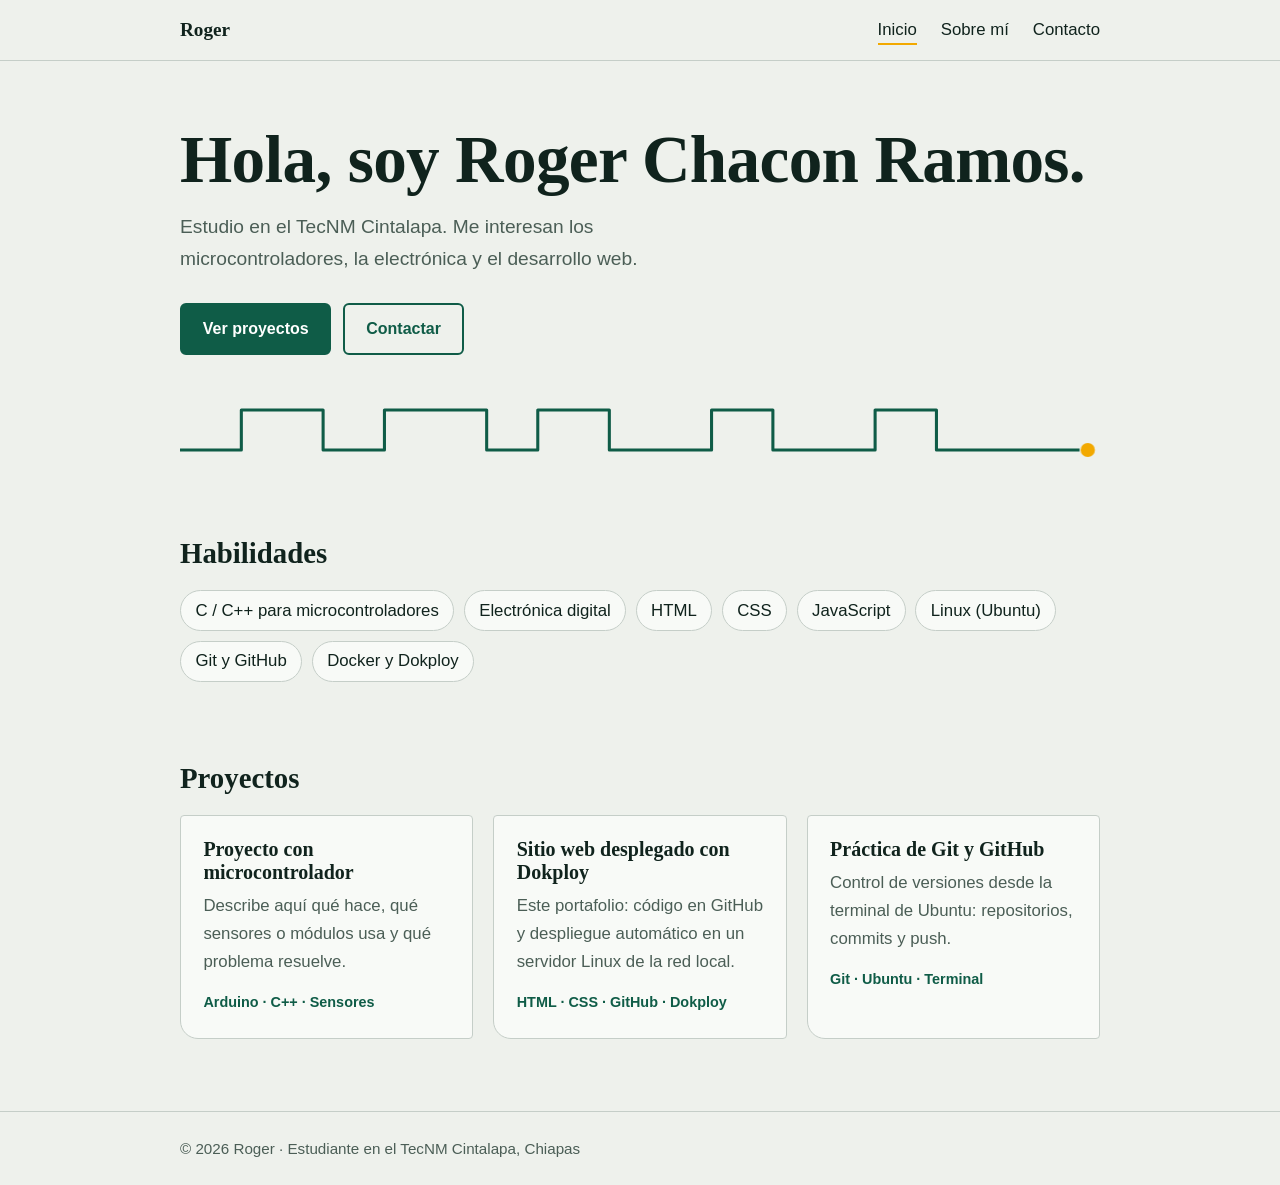
==== index.html @ 16ebd71d "Puse apellido" ====
<!DOCTYPE html>
<html lang="es">
<head>
<meta charset="UTF-8">
<meta name="viewport" content="width=device-width, initial-scale=1">
<title>Roger | Portafolio de desarrollador</title>
<meta name="description" content="Portafolio de Roger, estudiante del TecNM Cintalapa en electrónica, microcontroladores y desarrollo web.">
<link rel="stylesheet" href="css/style.css">
</head>
<body>
<header class="site"><div class="wrap">
  <a class="brand" href="index.html">Roger</a>
  <button class="menu-btn" id="menuBtn" aria-expanded="false" aria-controls="menu">Menú</button>
  <nav aria-label="Principal"><ul id="menu">
    <li><a href="index.html" aria-current="page">Inicio</a></li>
    <li><a href="about.html">Sobre mí</a></li>
    <li><a href="contact.html">Contacto</a></li>
  </ul></nav>
</div></header>
<main>
<div class="wrap">
  <section class="hero">
    <h1>Hola, soy Roger Chacon Ramos.</h1>
    <p class="lead">Estudio en el TecNM Cintalapa. Me interesan los microcontroladores, la electrónica y el desarrollo web.</p>
    <div class="btns">
      <a class="btn primary" href="#proyectos">Ver proyectos</a>
      <a class="btn ghost" href="contact.html">Contactar</a>
    </div>
    <svg class="trace" viewBox="0 0 900 70" preserveAspectRatio="none" role="img" aria-label="Señal de onda cuadrada">
      <path d="M0 55 H60 V15 H140 V55 H200 V15 H300 V55 H350 V15 H420 V55 H520 V15 H580 V55 H680 V15 H740 V55 H880"/>
      <circle cx="888" cy="55" r="7"/>
    </svg>
  </section>

  <section id="habilidades">
    <h2>Habilidades</h2>
    <ul class="skills">
      <li>C / C++ para microcontroladores</li>
      <li>Electrónica digital</li>
      <li>HTML</li>
      <li>CSS</li>
      <li>JavaScript</li>
      <li>Linux (Ubuntu)</li>
      <li>Git y GitHub</li>
      <li>Docker y Dokploy</li>
    </ul>
  </section>

  <section id="proyectos">
    <h2>Proyectos</h2>
    <div class="projects">
      <!-- TODO: reemplaza estos proyectos por los tuyos -->
      <article class="project">
        <h3>Proyecto con microcontrolador</h3>
        <p>Describe aquí qué hace, qué sensores o módulos usa y qué problema resuelve.</p>
        <span class="tags">Arduino · C++ · Sensores</span>
      </article>
      <article class="project">
        <h3>Sitio web desplegado con Dokploy</h3>
        <p>Este portafolio: código en GitHub y despliegue automático en un servidor Linux de la red local.</p>
        <span class="tags">HTML · CSS · GitHub · Dokploy</span>
      </article>
      <article class="project">
        <h3>Práctica de Git y GitHub</h3>
        <p>Control de versiones desde la terminal de Ubuntu: repositorios, commits y push.</p>
        <span class="tags">Git · Ubuntu · Terminal</span>
      </article>
    </div>
  </section>
</div>
</main>
<footer class="site"><div class="wrap">
  © <span id="year">2026</span> Roger · Estudiante en el TecNM Cintalapa, Chiapas
</div></footer>
<script src="js/main.js"></script>
</body>
</html>
---- css/style.css ----
:root{
  --bg:#EEF1EC; --ink:#10231D; --muted:#4B5E56; --pcb:#0F5C47; --pcb-dark:#0A3F31;
  --line:#C5CEC8; --led:#F2A900; --card:#F8FAF7;
  --display:"Rockwell","Roboto Slab","Zilla Slab",Georgia,serif;
  --body:"Segoe UI","Helvetica Neue",Arial,sans-serif;
}
@media (prefers-color-scheme:dark){
  :root{--bg:#0C1A15; --ink:#E6EEE9; --muted:#9DB0A7; --pcb:#3FBF98; --pcb-dark:#2A8C70; --line:#25382F; --card:#112420;}
}
*{box-sizing:border-box}
html{scroll-behavior:smooth}
body{margin:0;background:var(--bg);color:var(--ink);font:1.05rem/1.65 var(--body)}
a{color:var(--pcb)}
a:focus-visible,button:focus-visible{outline:3px solid var(--led);outline-offset:3px}
.wrap{max-width:960px;margin:0 auto;padding:0 1.25rem}

header.site{border-bottom:1px solid var(--line)}
header.site .wrap{display:flex;align-items:center;justify-content:space-between;padding-top:1rem;padding-bottom:1rem}
.brand{font:700 1.2rem var(--display);text-decoration:none;color:var(--ink)}
nav ul{display:flex;gap:1.5rem;list-style:none;margin:0;padding:0}
nav a{color:var(--ink);text-decoration:none;padding:.25rem 0;border-bottom:2px solid transparent}
nav a:hover,nav a[aria-current="page"]{border-bottom-color:var(--led)}
.menu-btn{display:none;background:none;border:1px solid var(--line);color:var(--ink);padding:.4rem .7rem;border-radius:6px;font:inherit}

.hero{padding:4rem 0 2rem}
.profile-photo{
  width:110px;
  height:110px;
  margin-bottom:1.5rem;
  border-radius:50%;
  overflow:hidden;
  border:4px solid var(--pcb);
  box-shadow:0 8px 20px rgba(0,0,0,.15);
}

.profile-photo img{
  width:100%;
  height:100%;
  object-fit:cover;
  display:block;
}
.hero h1{font:700 clamp(2.4rem,7vw,4.2rem)/1.05 var(--display);margin:0 0 1rem;letter-spacing:-.01em}
.hero p.lead{max-width:34rem;color:var(--muted);font-size:1.2rem;margin:0 0 1.75rem}
.btns{display:flex;gap:.75rem;flex-wrap:wrap}
.btn{display:inline-block;padding:.7rem 1.3rem;border-radius:6px;text-decoration:none;font-weight:600;border:2px solid var(--pcb);cursor:pointer;font-family:inherit;font-size:1rem}
.btn.primary{background:var(--pcb);color:#fff}
.btn.primary:hover{background:var(--pcb-dark);border-color:var(--pcb-dark)}
.btn.ghost{background:transparent;color:var(--pcb)}
.btn.ghost:hover{background:var(--pcb);color:#fff}

.trace{width:100%;height:70px;margin-top:2.5rem;display:block}
.trace path{fill:none;stroke:var(--pcb);stroke-width:3;stroke-linejoin:round;stroke-dasharray:1600;stroke-dashoffset:1600;animation:draw 3s ease-out forwards}
.trace circle{fill:var(--led);opacity:0;animation:led .3s 3s forwards}
@keyframes draw{to{stroke-dashoffset:0}}
@keyframes led{to{opacity:1}}

section{padding:2.5rem 0}
h2{font:700 1.8rem var(--display);margin:0 0 1.25rem}
.skills{display:flex;flex-wrap:wrap;gap:.6rem;list-style:none;padding:0;margin:0}
.skills li{border:1px solid var(--line);background:var(--card);padding:.35rem .9rem;border-radius:999px}

.projects{display:grid;grid-template-columns:repeat(auto-fit,minmax(250px,1fr));gap:1.25rem}
.project{border:1px solid var(--line);background:var(--card);padding:1.4rem;border-radius:4px 4px 4px 18px}
.project h3{font:700 1.25rem var(--display);margin:0 0 .5rem}
.project p{margin:0 0 .8rem;color:var(--muted)}
.project .tags{font-size:.9rem;color:var(--pcb);font-weight:600}

.timeline{border-left:3px solid var(--line);padding-left:1.25rem;margin:0}
.timeline dt{font-weight:700;margin-top:1.2rem}
.timeline dd{margin:.15rem 0 0;color:var(--muted)}

.contact-list{list-style:none;padding:0;margin:0 0 1.5rem}
.contact-list li{padding:.6rem 0;border-bottom:1px solid var(--line)}
.status{min-height:1.5rem;color:var(--pcb);font-weight:600}

footer.site{border-top:1px solid var(--line);margin-top:2rem;padding:1.5rem 0;color:var(--muted);font-size:.95rem}

@media (max-width:640px){
  .menu-btn{display:block}
  nav ul{display:none;position:absolute;right:1.25rem;top:3.6rem;flex-direction:column;gap:.6rem;background:var(--card);border:1px solid var(--line);padding:1rem 1.4rem;border-radius:8px}
  nav ul.open{display:flex}
  header.site{position:relative}
}
@media (prefers-reduced-motion:reduce){
  html{scroll-behavior:auto}
  .trace path{animation:none;stroke-dashoffset:0}
  .trace circle{animation:none;opacity:1}
}
.foto{display:block;width:160px;height:160px;border-radius:50%;object-fit:cover;border:4px solid var(--pcb);margin-bottom:1.25rem}
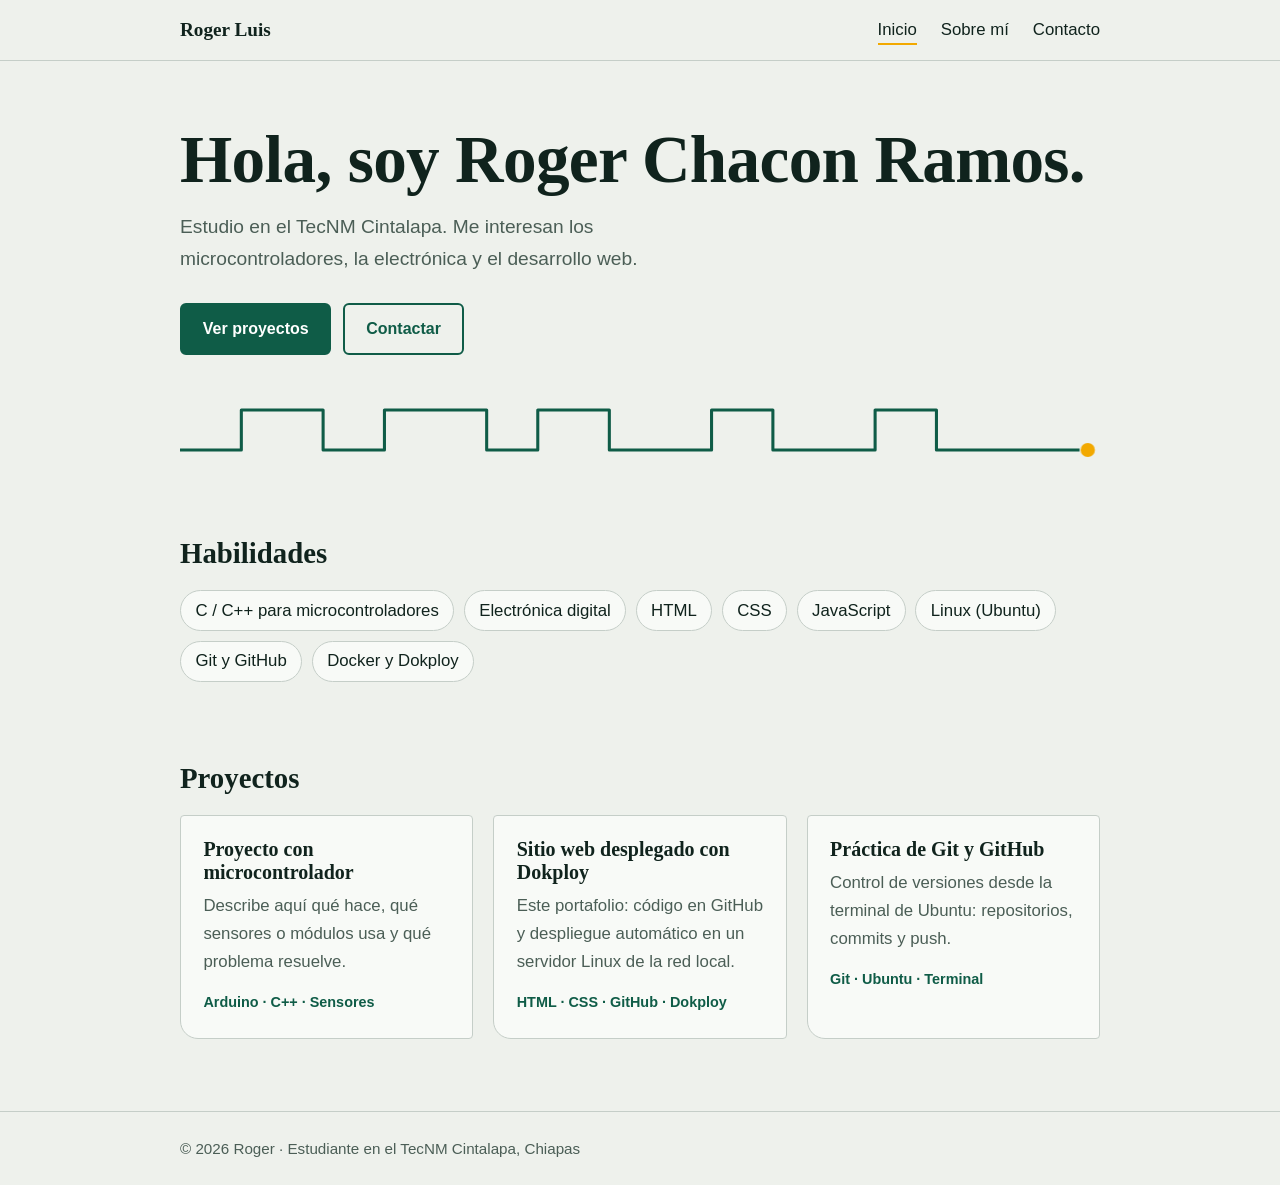
==== commit d04292f4: "Agrege segundo nombre" ====
--- a/index.html
+++ b/index.html
@@ -3,13 +3,13 @@
 <head>
 <meta charset="UTF-8">
 <meta name="viewport" content="width=device-width, initial-scale=1">
-<title>Roger | Portafolio de desarrollador</title>
+<title>Luis | Portafolio de desarrollador</title>
 <meta name="description" content="Portafolio de Roger, estudiante del TecNM Cintalapa en electrónica, microcontroladores y desarrollo web.">
 <link rel="stylesheet" href="css/style.css">
 </head>
 <body>
 <header class="site"><div class="wrap">
-  <a class="brand" href="index.html">Roger</a>
+  <a class="brand" href="index.html">Roger Luis</a>
   <button class="menu-btn" id="menuBtn" aria-expanded="false" aria-controls="menu">Menú</button>
   <nav aria-label="Principal"><ul id="menu">
     <li><a href="index.html" aria-current="page">Inicio</a></li>
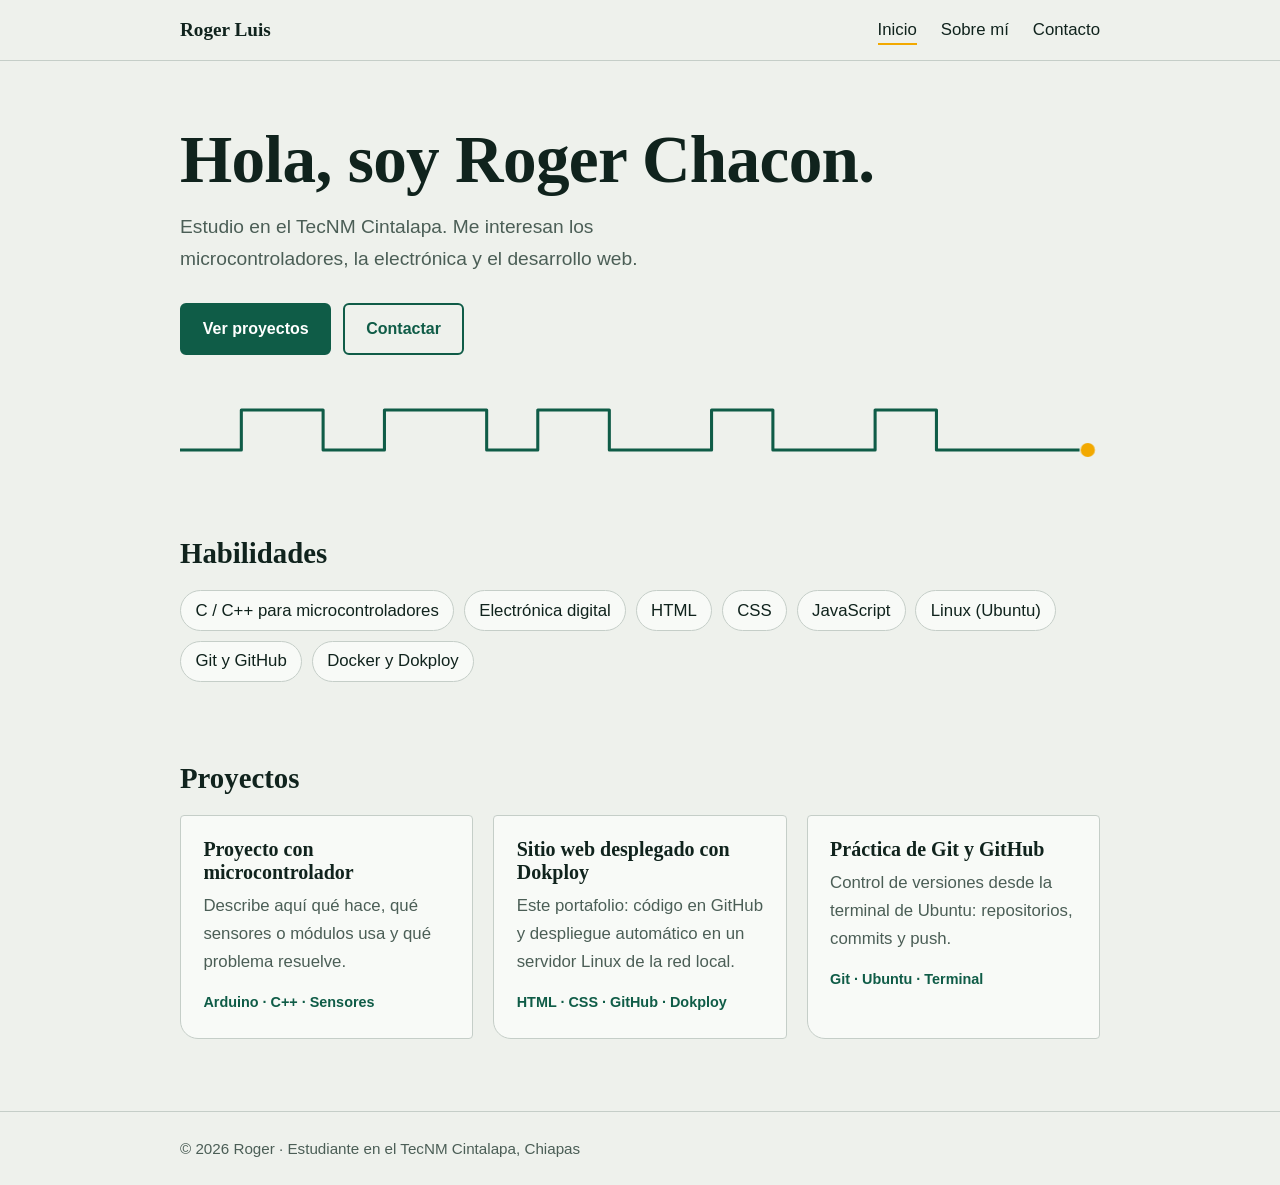
==== commit 832cfd80: "Foto problema" ====
--- a/index.html
+++ b/index.html
@@ -20,7 +20,7 @@
 <main>
 <div class="wrap">
   <section class="hero">
-    <h1>Hola, soy Roger Chacon Ramos.</h1>
+    <h1>Hola, soy Roger Chacon.</h1>
     <p class="lead">Estudio en el TecNM Cintalapa. Me interesan los microcontroladores, la electrónica y el desarrollo web.</p>
     <div class="btns">
       <a class="btn primary" href="#proyectos">Ver proyectos</a>
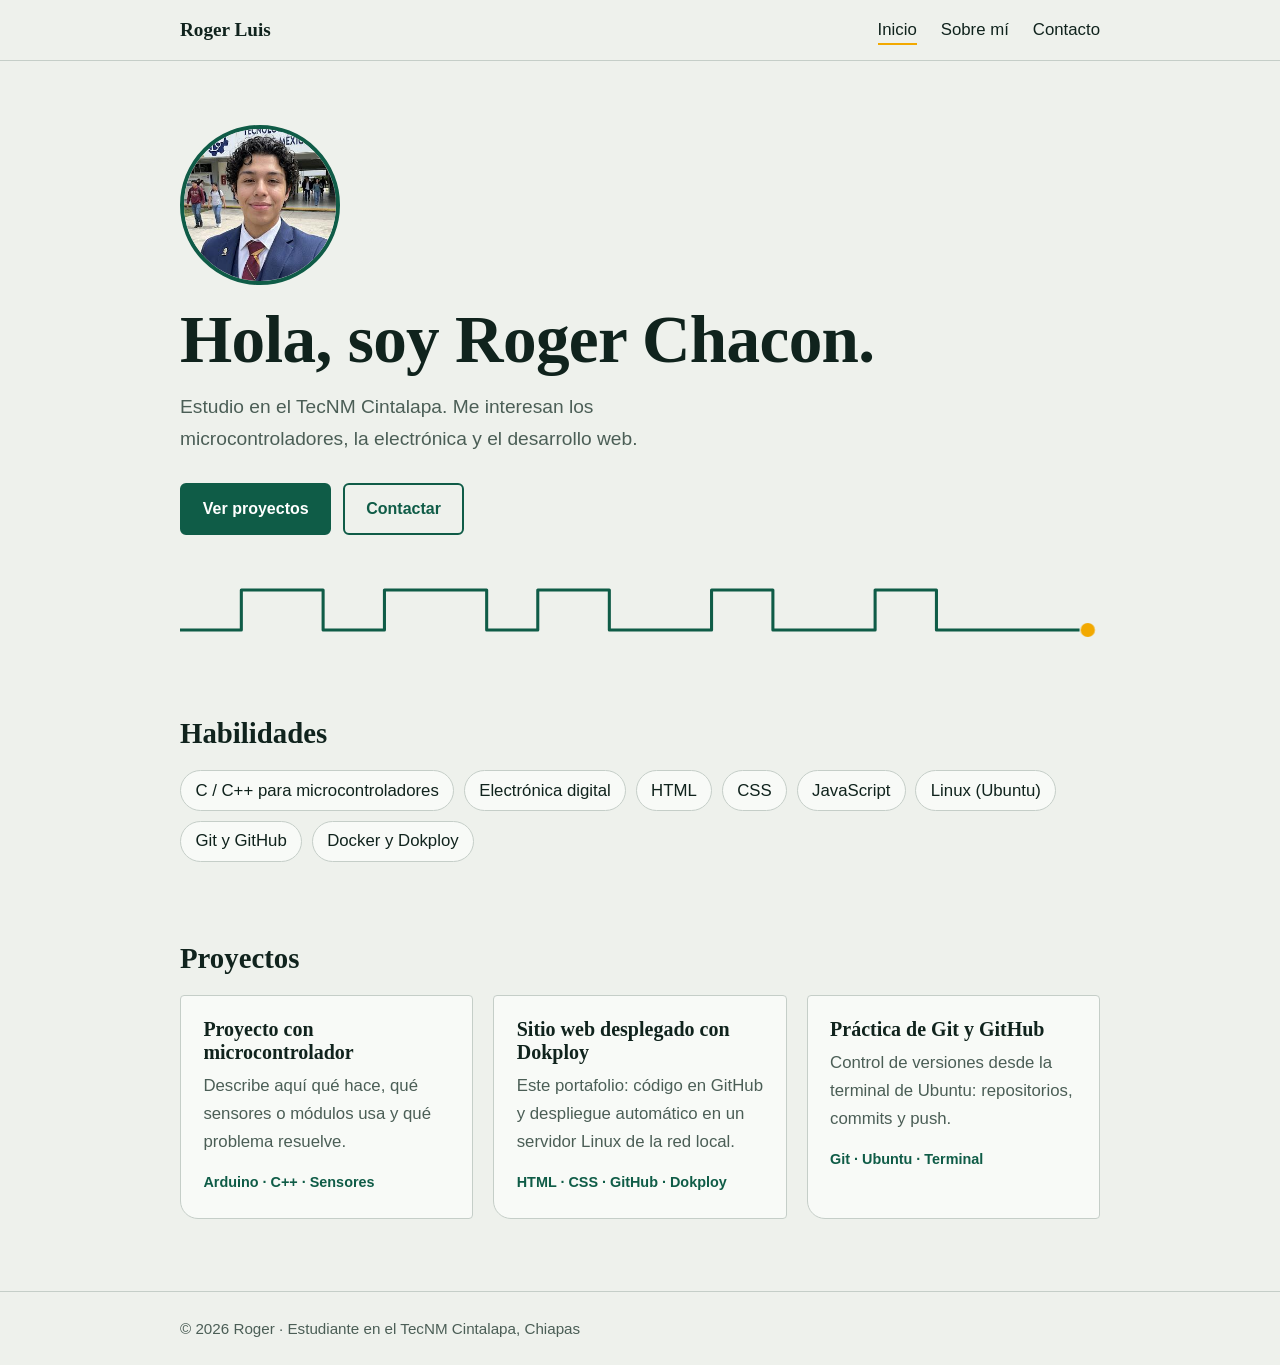
==== commit ebac878e: "Agg apellido" ====
--- a/index.html
+++ b/index.html
@@ -20,6 +20,7 @@
 <main>
 <div class="wrap">
   <section class="hero">
+    <img class="foto" src="assets/foto.jpg" alt="Foto de Roger" width="160" height="160">
     <h1>Hola, soy Roger Chacon.</h1>
     <p class="lead">Estudio en el TecNM Cintalapa. Me interesan los microcontroladores, la electrónica y el desarrollo web.</p>
     <div class="btns">
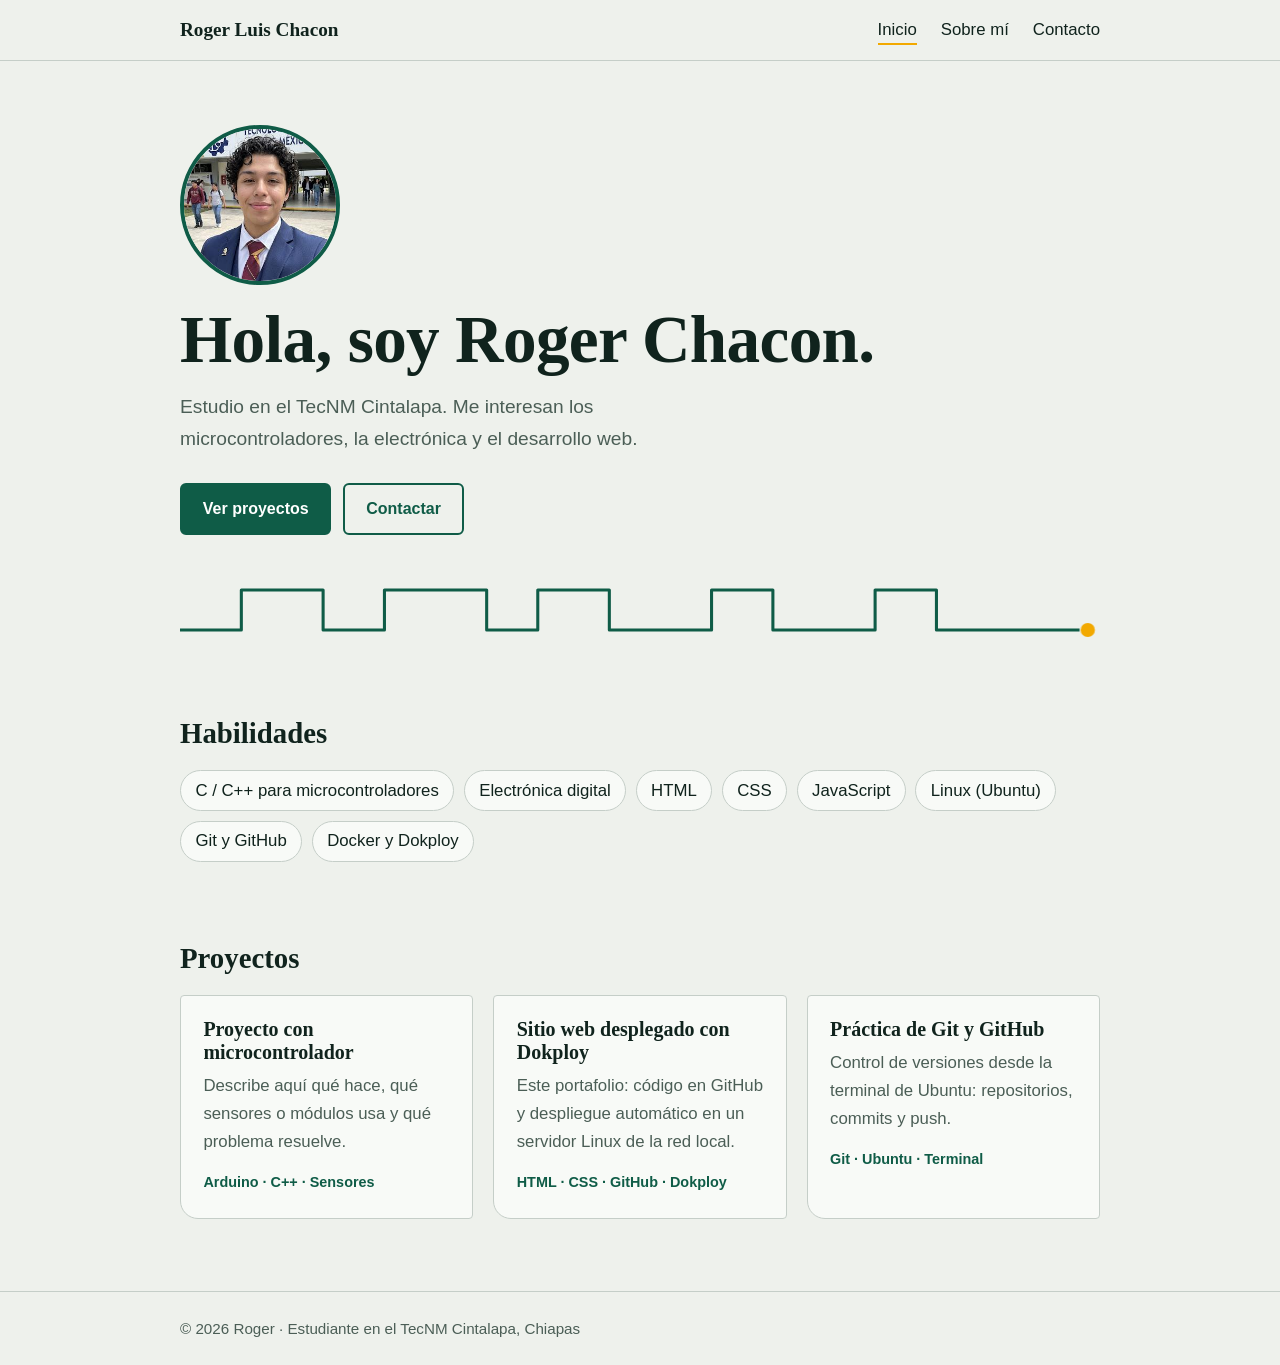
==== commit 1369454a: "Agrege mi aoellido" ====
--- a/index.html
+++ b/index.html
@@ -9,7 +9,7 @@
 </head>
 <body>
 <header class="site"><div class="wrap">
-  <a class="brand" href="index.html">Roger Luis</a>
+  <a class="brand" href="index.html">Roger Luis Chacon </a>
   <button class="menu-btn" id="menuBtn" aria-expanded="false" aria-controls="menu">Menú</button>
   <nav aria-label="Principal"><ul id="menu">
     <li><a href="index.html" aria-current="page">Inicio</a></li>
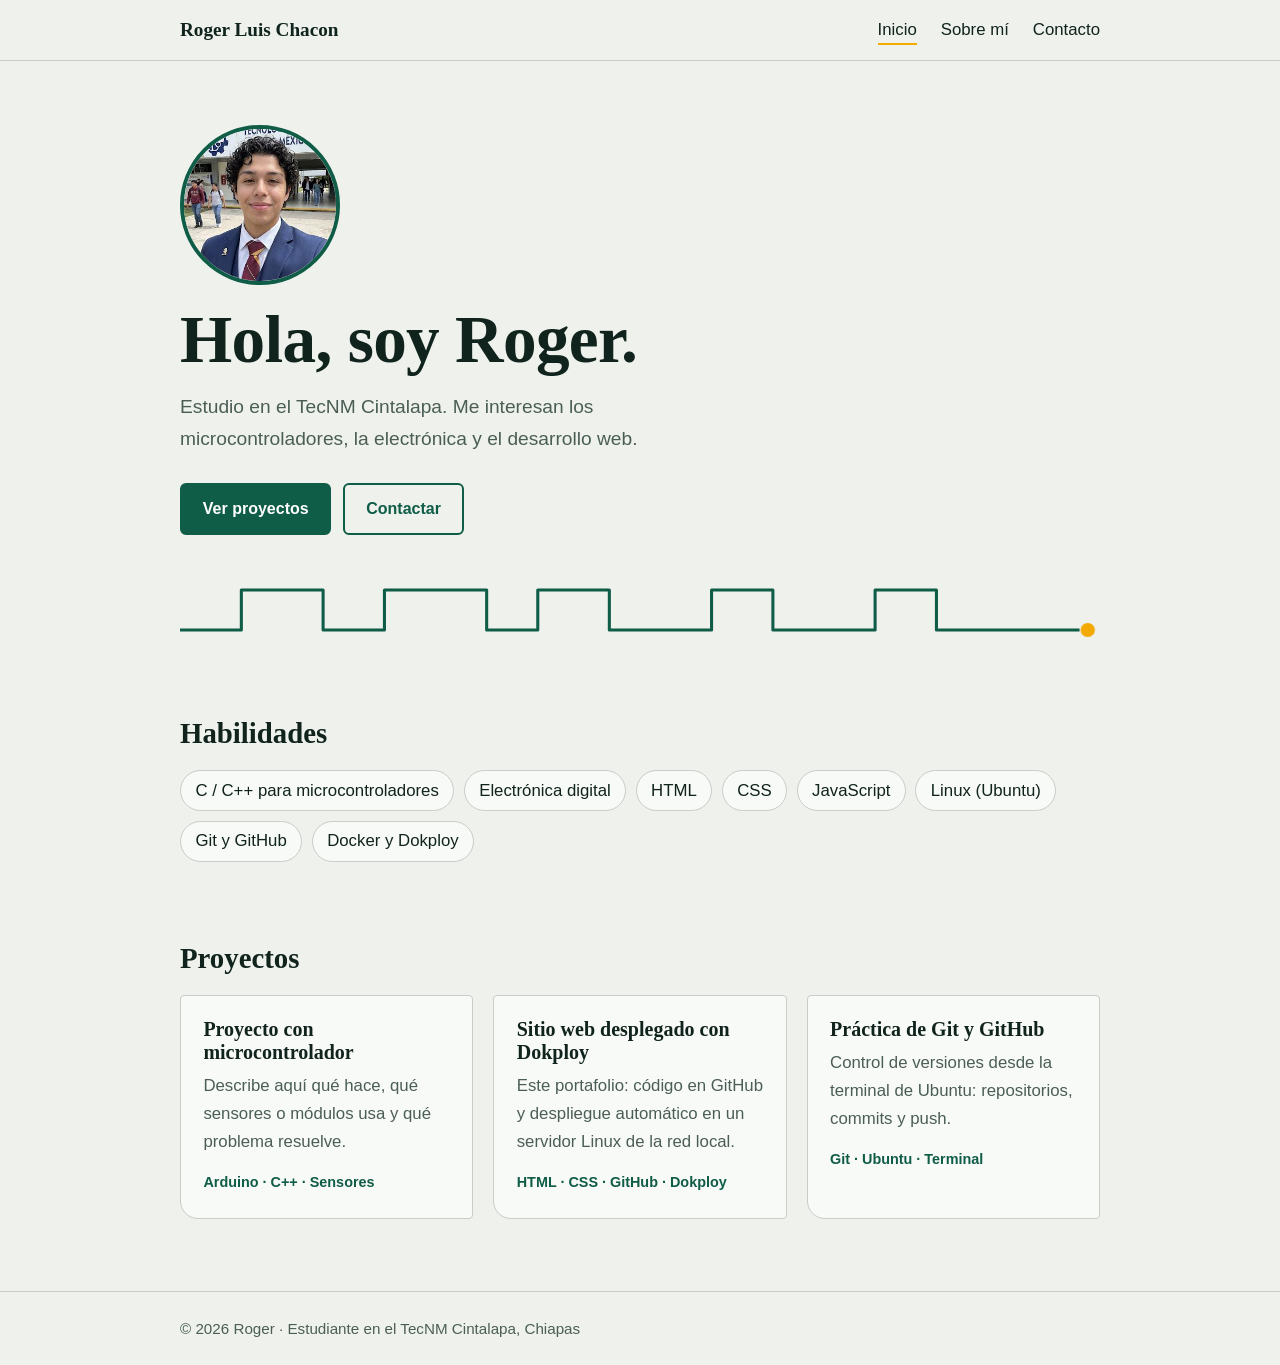
==== commit a1965f9f: "Borre apellido" ====
--- a/index.html
+++ b/index.html
@@ -21,7 +21,7 @@
 <div class="wrap">
   <section class="hero">
     <img class="foto" src="assets/foto.jpg" alt="Foto de Roger" width="160" height="160">
-    <h1>Hola, soy Roger Chacon.</h1>
+    <h1>Hola, soy Roger.</h1>
     <p class="lead">Estudio en el TecNM Cintalapa. Me interesan los microcontroladores, la electrónica y el desarrollo web.</p>
     <div class="btns">
       <a class="btn primary" href="#proyectos">Ver proyectos</a>
